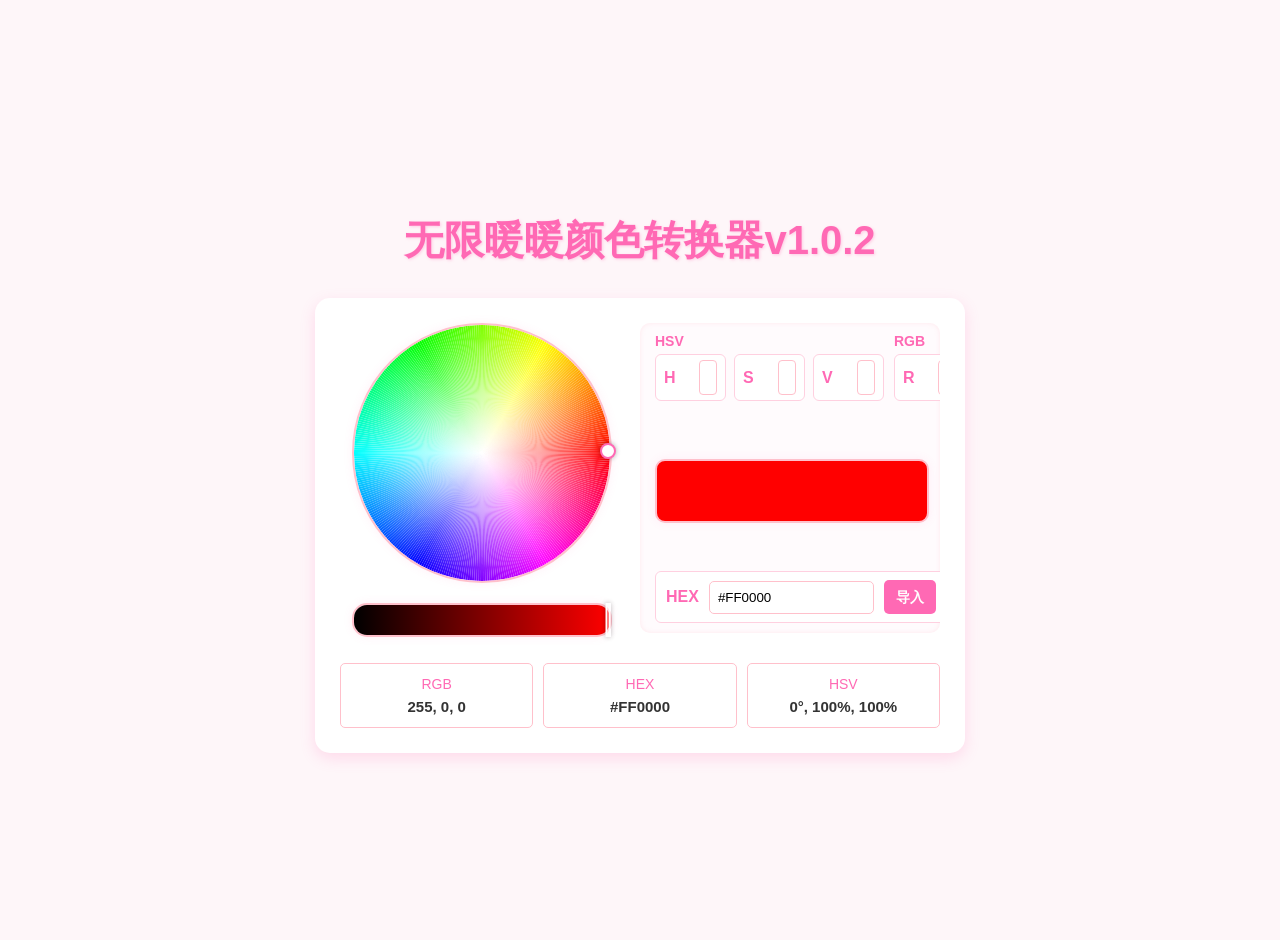
==== index.html @ 267732d4 "release" ====
<!DOCTYPE html>
<html lang="en">
<head>
    <meta charset="UTF-8">
    <meta name="viewport" content="width=device-width, initial-scale=1.0">
    <title>无限暖暖颜色转换器</title>
    <link rel="stylesheet" href="styles.css">
</head>
<body>
    <h1 class="page-title">无限暖暖颜色转换器v1.0.2</h1>
    <div class="color-picker-container">
        <div class="color-picker-content">
            <div class="color-wheel-container">
                <div class="color-wheel">
                    <canvas id="colorWheel" class="color-wheel-canvas" width="256" height="256"></canvas>
                    <div class="color-wheel-thumb" id="colorWheelThumb"></div>
                </div>
                
                <div class="value-slider horizontal">
                    <canvas id="valueSlider" class="value-slider-canvas" width="256" height="30"></canvas>
                    <div class="value-slider-thumb" id="valueSliderThumb"></div>
                </div>
            </div>
            
            <div class="controls">
                <div class="color-values">
                    <!-- HSV 分组 -->
                    <div class="color-model-group">
                      <h4>HSV</h4>
                      <div class="inputs-group">
                        <div class="color-value-group">
                          <label for="hue">H</label>
                          <input type="number" id="hue" min="0" max="360" step="1" value="0">
                        </div>
                        <div class="color-value-group">
                          <label for="saturation">S</label>
                          <input type="number" id="saturation" min="0" max="100" step="1" value="100">
                        </div>
                        <div class="color-value-group">
                          <label for="value">V</label>
                          <input type="number" id="value" min="0" max="100" step="1" value="100">
                        </div>
                      </div>
                    </div>
                    
                    <!-- RGB 分组 -->
                    <div class="color-model-group">
                      <h4>RGB</h4>
                      <div class="inputs-group">
                        <div class="color-value-group">
                          <label for="red">R</label>
                          <input type="number" id="red" min="0" max="255" step="1" value="255">
                        </div>
                        <div class="color-value-group">
                          <label for="green">G</label>
                          <input type="number" id="green" min="0" max="255" step="1" value="0">
                        </div>
                        <div class="color-value-group">
                          <label for="blue">B</label>
                          <input type="number" id="blue" min="0" max="255" step="1" value="0">
                        </div>
                      </div>
                    </div>
                  </div>
                  
                
                <div class="color-preview" id="colorPreview"></div>
                
                <div class="hex-value">
                    <label for="hex">HEX</label>
                    <input type="text" id="hex" value="#FF0000">
                    <button id="importHex" class="import-button">导入</button>
                </div>
            </div>
        </div>
        
        <div class="color-info">
            <div class="info-box" id="rgbInfo" data-copy-value="255,0,0">
                <div class="info-title">RGB</div>
                <div class="info-value">255, 0, 0</div>
            </div>
            <div class="info-box" id="hexInfo" data-copy-value="#FF0000">
                <div class="info-title">HEX</div>
                <div class="info-value">#FF0000</div>
            </div>
            <div class="info-box" id="hsvInfo" data-copy-value="0°, 100%, 100%">
                <div class="info-title">HSV</div>
                <div class="info-value">0°, 100%, 100%</div>
            </div>
        </div>
    </div>

    <script src="script.js"></script>
</body>
</html>
---- styles.css ----
body {
    font-family: 'Arial', sans-serif;
    display: flex;
    flex-direction: column;
    justify-content: center;
    align-items: center;
    min-height: 100vh;
    margin: 0;
    background-color: #fef6f9;
    padding: 20px;
}

.page-title {
    text-align: center;
    color: #ff69b4;
    margin-bottom: 30px;
    font-size: 2.5rem;
    text-shadow: 1px 1px 3px rgba(255, 105, 180, 0.3);
    font-weight: bold;
}

.color-picker-container {
    display: flex;
    background-color: white;
    padding: 25px;
    border-radius: 15px;
    box-shadow: 0 5px 15px rgba(255, 105, 180, 0.2);
    max-width: 600px;
    width: 100%;
    flex-direction: column;
    align-items: center;
}

.color-picker-content {
    display: flex;
    width: 100%;
    margin-bottom: 15px;
    align-items: stretch; /* 确保子元素高度拉伸一致 */
    justify-content: space-between; /* 均匀分布空间 */
}

.color-wheel {
    position: relative;
    width: 256px;
    height: 256px;
}

.color-wheel-container {
    display: flex;
    flex-direction: column;
    align-items: center;
    margin-right: 20px;
    width: 280px;
    min-width: 280px;
    box-sizing: border-box;
    /* 增加这部分 - 添加最小高度并调整布局 */
    justify-content: space-between; /* 自动分配空间 */
    height: 310px; /* 设置固定高度，使有足够空间 */
}

.color-wheel-canvas {
    border-radius: 50%;
    border: 2px solid #ffc0cb;
    box-shadow: 0 0 10px rgba(255, 105, 180, 0.1);
}

.color-wheel-thumb {
    position: absolute;
    width: 12px;
    height: 12px;
    background-color: white;
    border: 2px solid #ff69b4;
    border-radius: 50%;
    transform: translate(-50%, -50%);
    pointer-events: none;
    box-shadow: 0 0 5px rgba(0, 0, 0, 0.3);
}

.value-slider.horizontal {
    width: 256px;
    height: 30px;
    position: relative;
    margin-top: 0; /* 移除顶部边距 */
    margin-right: 0;
}

.value-slider.horizontal .value-slider-canvas {
    border: 2px solid #ffc0cb;
    border-radius: 15px;
    box-shadow: 0 0 10px rgba(255, 105, 180, 0.1);
    width: 100%;
    height: 100%;
}

.value-slider.horizontal .value-slider-thumb {
    position: absolute;
    height: 34px;
    width: 5px;
    background-color: transparent;
    border: 2px solid white;
    box-sizing: border-box;
    top: -2px;
    transform: translateX(-50%);
    pointer-events: none;
    box-shadow: 0 0 5px rgba(0, 0, 0, 0.3);
}

.controls {
    display: flex;
    flex-direction: column;
    justify-content: space-between; /* 保持 */
    flex: 1;
    width: calc(100% - 300px);
    min-width: 280px;
    overflow: hidden;
    padding: 10px 15px; /* 减少内边距 */
    background-color: #fffbfd;
    border-radius: 10px;
    box-shadow: inset 0 0 5px rgba(255, 192, 203, 0.3);
    height: 310px; /* 保持和色轮容器一样的高度 */
    box-sizing: border-box;
}

.color-values {
    display: grid;
    grid-template-columns: 1fr 1fr;
    gap: 10px; /* 减小间距 */
    margin-bottom: 15px; /* 减少底部边距 */
    width: 100%;
}

.color-value-group {
    display: flex;
    align-items: center;
    background-color: #fff;
    padding: 5px 8px; /* 减小内边距 */
    border-radius: 6px;
    border: 1px solid #ffd0e0;
    transition: all 0.2s ease;
}

.color-value-group:hover {
    border-color: #ff69b4; /* 悬停时边框颜色变化 */
    transform: translateY(-2px); /* 悬停时轻微上浮 */
    box-shadow: 0 3px 6px rgba(255, 105, 180, 0.15); /* 悬停时添加阴影 */
}

.color-value-group label {
    width: 25px; /* 增加宽度 */
    font-weight: bold;
    margin-right: 10px; /* 增加右边距 */
    color: #ff69b4;
    font-size: 16px; /* 增加字体大小 */
}

.color-value-group input {
    flex: 1;
    width: 100%;
    max-width: none; /* 移除最大宽度限制 */
    padding: 8px; /* 增加内边距 */
    font-size: 15px; /* 增加字体大小 */
    border: 1px solid #ffc0cb;
    border-radius: 4px;
    transition: all 0.2s ease;
}

.color-value-group input:focus {
    border-color: #ff69b4;
    box-shadow: 0 0 5px rgba(255, 105, 180, 0.3);
}

.color-preview {
    width: 100%;
    height: 60px; /* 减小高度 */
    border: 2px solid #ffc0cb;
    border-radius: 10px;
    margin-bottom: 15px; /* 减少底部边距 */
    box-shadow: 0 0 10px rgba(255, 105, 180, 0.1);
}


.hex-value {
    display: flex;
    align-items: center;
    margin-bottom: 0; /* 移除底部边距 */
    width: 100%;
    background-color: #fff;
    padding: 8px 10px; /* 减少内边距 */
    border-radius: 6px;
    border: 1px solid #ffd0e0;
}

.import-button {
    height: 34px;
    padding: 0 12px;
    margin-left: 10px;
    background-color: #ff69b4;
    color: white;
    border: none;
    border-radius: 5px;
    cursor: pointer;
    font-weight: bold;
    transition: background-color 0.2s;
    box-sizing: border-box;
    font-size: 14px;
    line-height: 1;
    display: flex;
    align-items: center;
    justify-content: center;
    white-space: nowrap;
}

.import-button:hover {
    background-color: #ff5ba7;
}

.color-info {
    width: 100%;
    display: flex;
    justify-content: space-between;
    gap: 10px;
    margin-top: 15px;
}

.info-box {
    flex: 1;
    padding: 12px 15px;
    background-color: #fff;
    border: 1px solid #ffc0cb;
    border-radius: 5px;
    text-align: center;
    cursor: pointer;
    transition: all 0.3s ease;
    position: relative;
    overflow: hidden;
}

.info-box:hover {
    transform: translateY(-3px);
    box-shadow: 0 4px 8px rgba(255, 105, 180, 0.2);
    background-color: #fff9fb;
}

.info-box:active {
    transform: translateY(-1px);
}

.info-title {
    font-size: 14px;
    color: #ff69b4;
    margin-bottom: 6px;
    font-weight: 500;
}

.info-value {
    font-size: 15px;
    color: #333;
    font-weight: 600;
}

.copy-tooltip {
    position: absolute;
    top: 0;
    left: 0;
    width: 100%;
    height: 100%;
    background-color: rgba(255, 105, 180, 0.9);
    color: white;
    display: flex;
    justify-content: center;
    align-items: center;
    font-weight: 500;
    font-size: 14px;
    opacity: 0;
    transform: translateY(100%);
    transition: all 0.3s ease;
    pointer-events: none;
}

.info-box.copied .copy-tooltip {
    opacity: 1;
    transform: translateY(0);
}

.hex-value label {
    font-weight: bold;
    margin-right: 10px;
    color: #ff69b4;
}

.hex-value input {
    flex-grow: 1;
    flex: 1;
    padding: 8px;
    border: 1px solid #ffc0cb;
    border-radius: 5px;
    outline: none;
    min-width: 0;
}

.hex-value input:focus {
    border-color: #ff69b4;
    box-shadow: 0 0 5px rgba(255, 105, 180, 0.3);
}

.color-model-group {
    margin-bottom: 10px;
  }
  
  .color-model-group h4 {
    margin: 0 0 5px 0;
    color: #ff69b4;
    font-size: 14px;
  }
  
  .inputs-group {
    display: grid;
    grid-template-columns: 1fr 1fr 1fr;
    gap: 8px;
  }
  
  @media (max-width: 480px) {
    .color-values {
      display: flex;
      flex-direction: column;
      gap: 15px;
    }
    
    .inputs-group {
      grid-template-columns: 1fr 1fr 1fr; /* 保持三列布局 */
    }
  }
  
/* 响应式布局调整 */
@media (max-width: 768px) {
    .color-picker-container {
        padding: 15px;
        max-width: 100%;
    }

    /* 改为垂直布局 */
    .color-picker-content {
        flex-direction: column;
        align-items: center;
    }
    
    /* 调整色轮容器 */
    .color-wheel-container {
        margin-right: 0;
        margin-bottom: 20px;
        width: 100%;
        max-width: 280px;
        height: auto; /* 移除固定高度 */
    }
    
    /* 调整控制区域 */
    .controls {
        width: 100%;
        max-width: 100%;
        height: auto; /* 移除固定高度 */
        margin-bottom: 15px;
    }
    
    /* 调整颜色信息框 */
    .color-info {
        flex-direction: column;
    }
    
    .info-box {
        margin-bottom: 8px;
    }

    /* 调整色轮和亮度滑块大小 */
    .color-wheel, .color-wheel-canvas {
        width: 100%;
        height: auto;
        aspect-ratio: 1/1; /* 保持正方形 */
    }
    
    .value-slider.horizontal {
        width: 100%;
        margin-top: 15px;
    }
    
    .value-slider.horizontal .value-slider-canvas {
        width: 100%;
    }
}

/* 更小屏幕的额外调整 */
@media (max-width: 480px) {
    .page-title {
        font-size: 1.8rem;
        margin-bottom: 15px;
    }

    .color-values {
        grid-template-columns: 1fr; /* 单列布局 */
    }
    
    .hex-value {
        flex-wrap: wrap;
    }
    
    .hex-value label {
        width: 100%;
        margin-bottom: 5px;
    }
    
    .import-button {
        margin-top: 8px;
        width: 100%;
        margin-left: 0;
    }
}

/* 为极小屏幕添加额外调整 */
@media (max-width: 350px) {
    body {
        padding: 10px;
    }
    
    .color-picker-container {
        padding: 10px;
    }
}
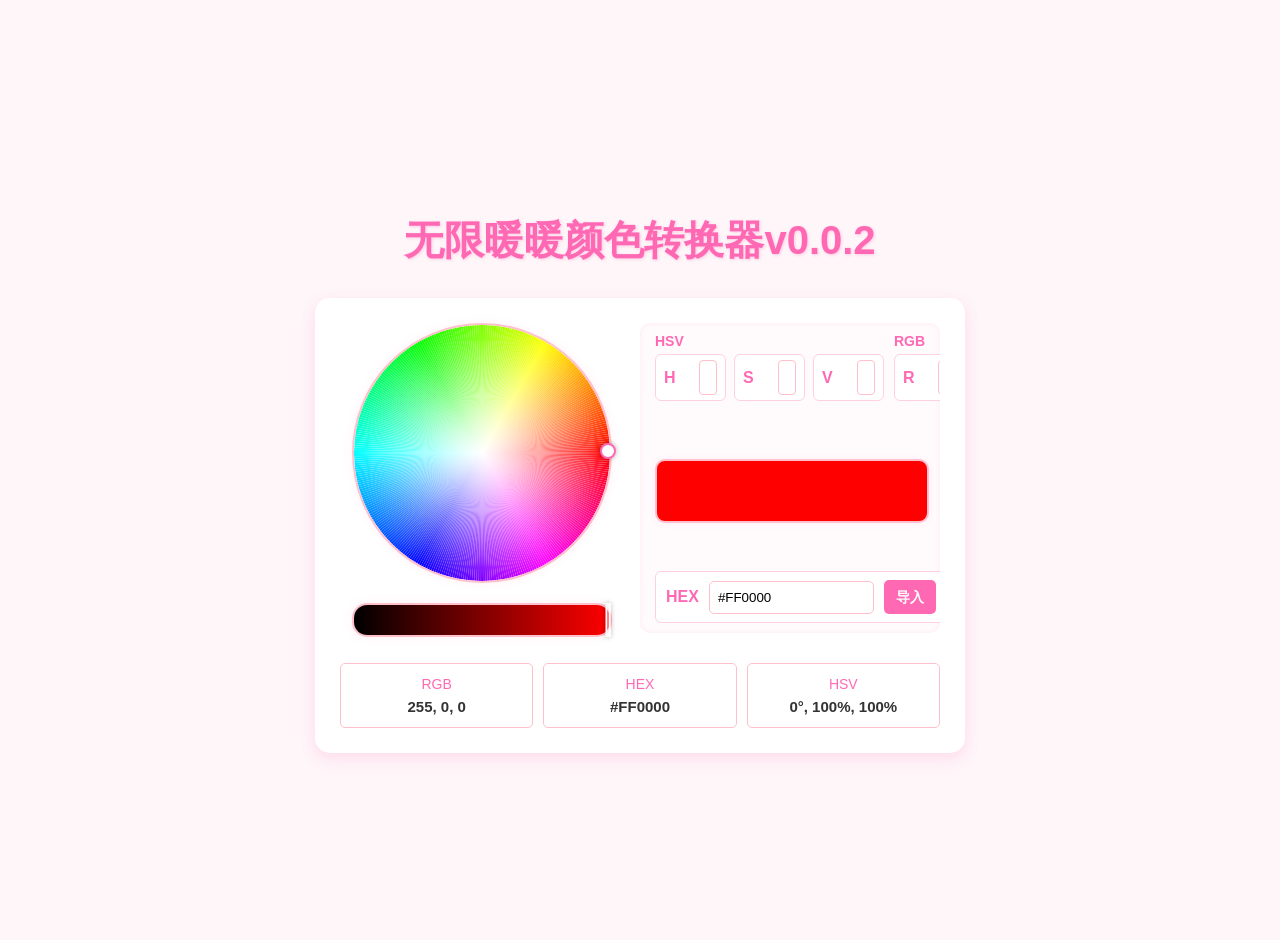
==== commit 67158689: "release" ====
--- a/index.html
+++ b/index.html
@@ -7,7 +7,7 @@
     <link rel="stylesheet" href="styles.css">
 </head>
 <body>
-    <h1 class="page-title">无限暖暖颜色转换器v1.0.2</h1>
+    <h1 class="page-title">无限暖暖颜色转换器v0.0.2</h1>
     <div class="color-picker-container">
         <div class="color-picker-content">
             <div class="color-wheel-container">
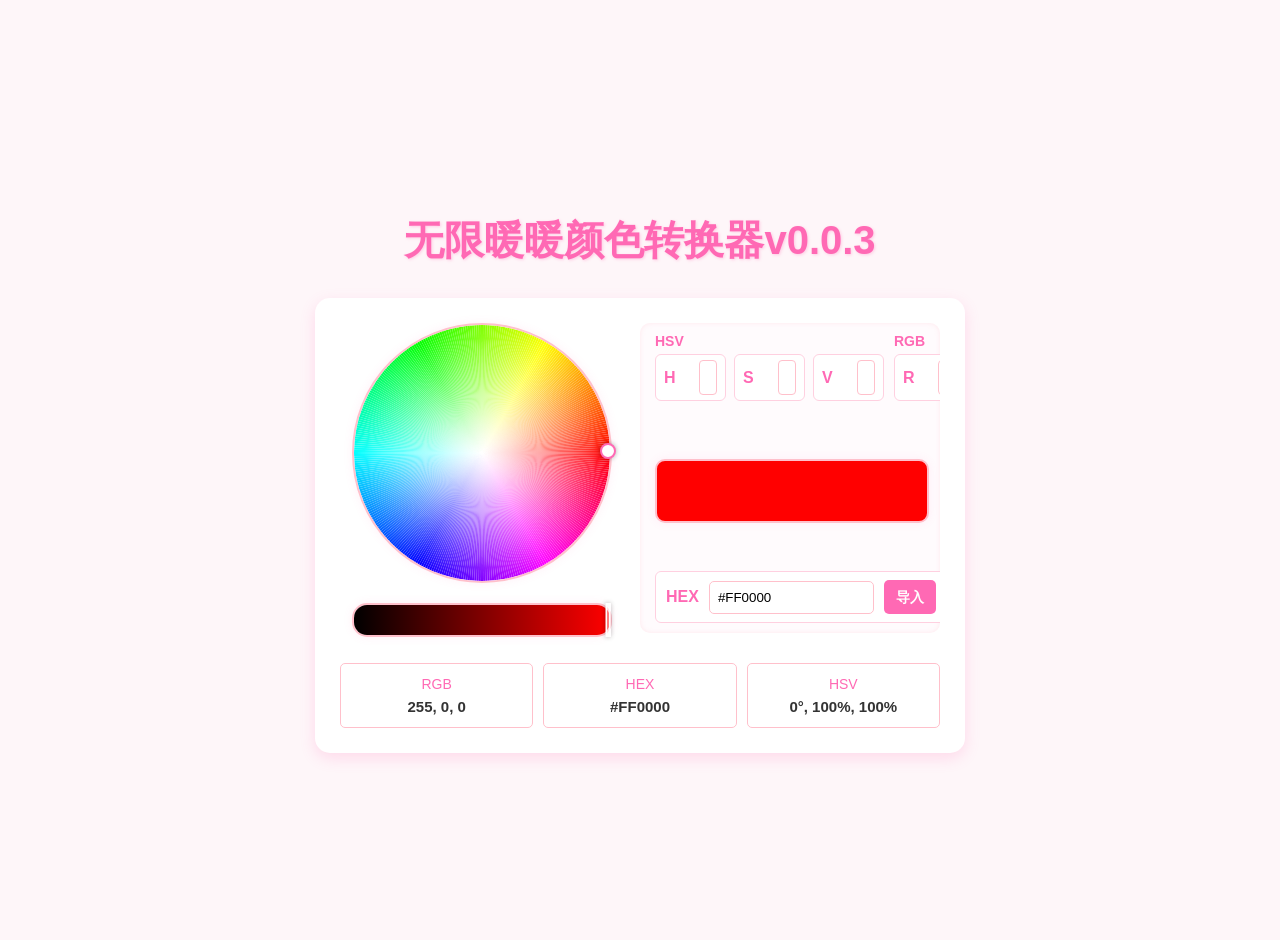
==== commit 361d4b0e: "release" ====
--- a/index.html
+++ b/index.html
@@ -7,7 +7,7 @@
     <link rel="stylesheet" href="styles.css">
 </head>
 <body>
-    <h1 class="page-title">无限暖暖颜色转换器v0.0.2</h1>
+    <h1 class="page-title">无限暖暖颜色转换器v0.0.3</h1>
     <div class="color-picker-container">
         <div class="color-picker-content">
             <div class="color-wheel-container">
--- a/styles.css
+++ b/styles.css
@@ -43,6 +43,19 @@
     position: relative;
     width: 256px;
     height: 256px;
+    transform: translateZ(0); /* 强制硬件加速 */
+}
+
+.color-wheel-thumb {
+    position: absolute;
+    width: 12px;
+    height: 12px;
+    transform: translate(-50%, -50%);
+    background-color: white;
+    border: 2px solid #ff69b4;
+    border-radius: 50%;
+    pointer-events: none;
+    box-shadow: 0 0 5px rgba(0, 0, 0, 0.3);
 }
 
 .color-wheel-container {
@@ -64,17 +77,6 @@
     box-shadow: 0 0 10px rgba(255, 105, 180, 0.1);
 }
 
-.color-wheel-thumb {
-    position: absolute;
-    width: 12px;
-    height: 12px;
-    background-color: white;
-    border: 2px solid #ff69b4;
-    border-radius: 50%;
-    transform: translate(-50%, -50%);
-    pointer-events: none;
-    box-shadow: 0 0 5px rgba(0, 0, 0, 0.3);
-}
 
 .value-slider.horizontal {
     width: 256px;
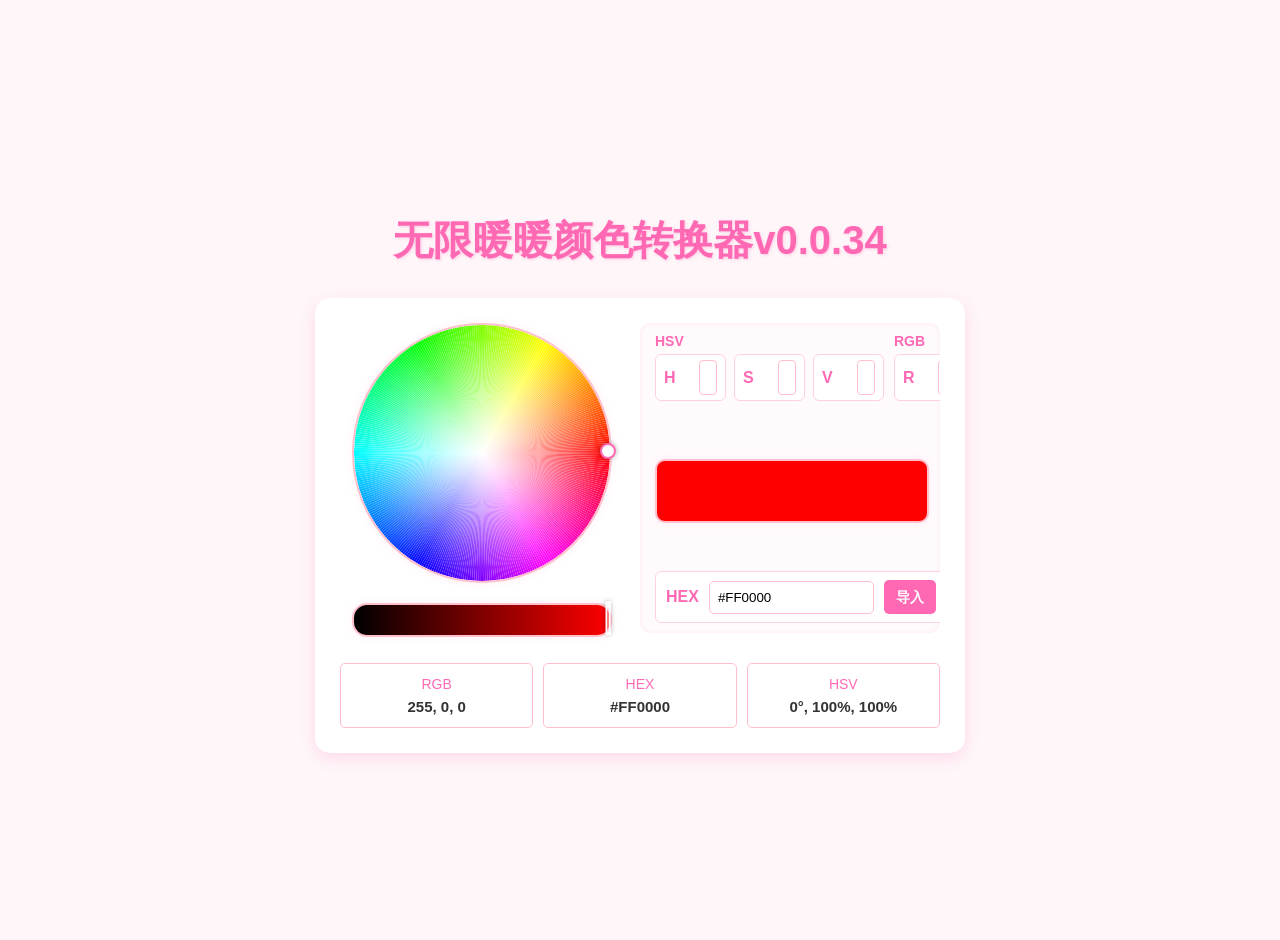
==== commit b59c3c0c: "release" ====
--- a/index.html
+++ b/index.html
@@ -7,7 +7,7 @@
     <link rel="stylesheet" href="styles.css">
 </head>
 <body>
-    <h1 class="page-title">无限暖暖颜色转换器v0.0.3</h1>
+    <h1 class="page-title">无限暖暖颜色转换器v0.0.34</h1>
     <div class="color-picker-container">
         <div class="color-picker-content">
             <div class="color-wheel-container">
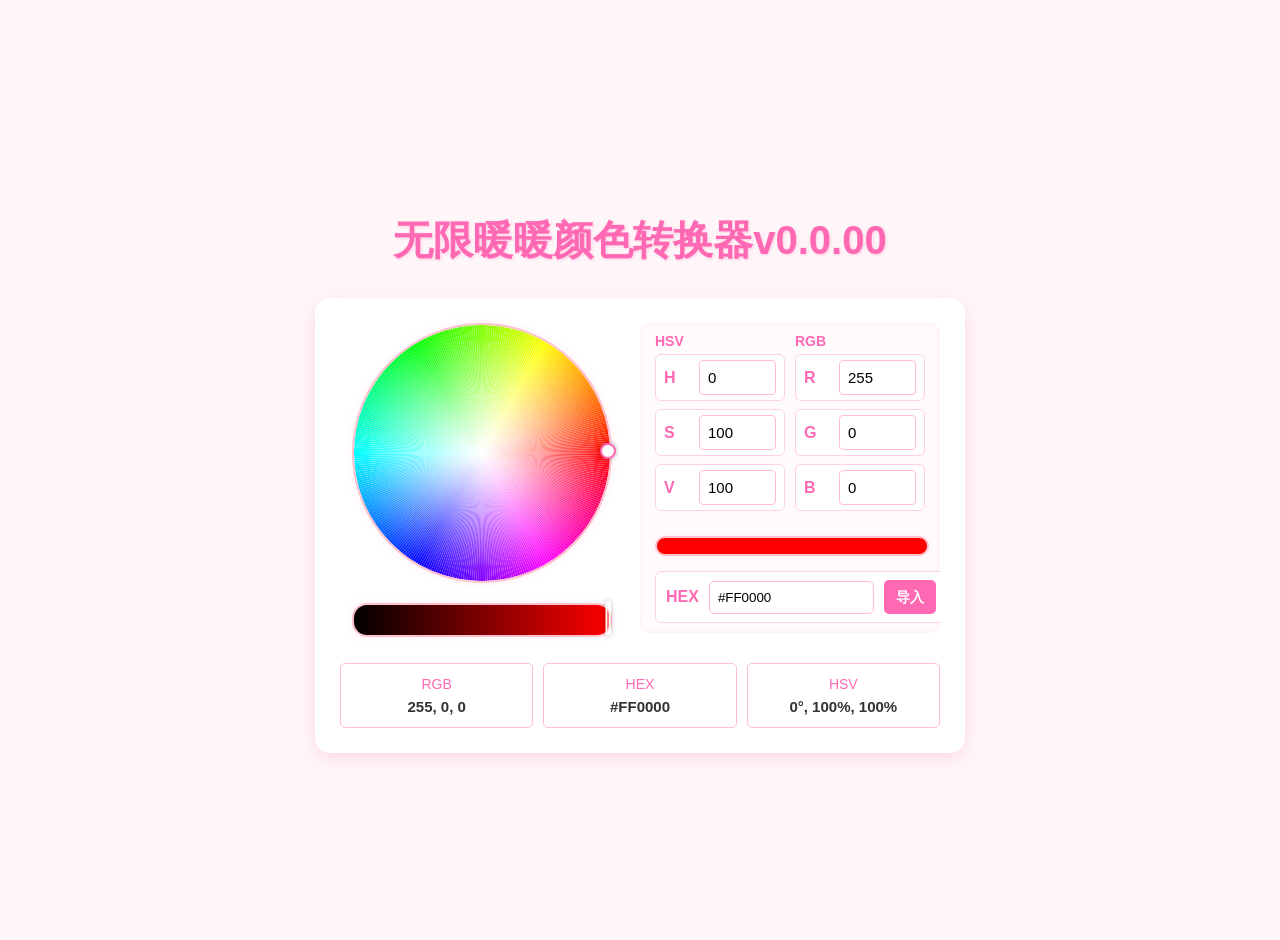
==== commit 13993a13: "release" ====
--- a/index.html
+++ b/index.html
@@ -7,7 +7,7 @@
     <link rel="stylesheet" href="styles.css">
 </head>
 <body>
-    <h1 class="page-title">无限暖暖颜色转换器v0.0.34</h1>
+    <h1 class="page-title">无限暖暖颜色转换器v0.0.00</h1>
     <div class="color-picker-container">
         <div class="color-picker-content">
             <div class="color-wheel-container">
--- a/styles.css
+++ b/styles.css
@@ -317,7 +317,7 @@
   
   .inputs-group {
     display: grid;
-    grid-template-columns: 1fr 1fr 1fr;
+    grid-template-columns: 1fr;
     gap: 8px;
   }
   
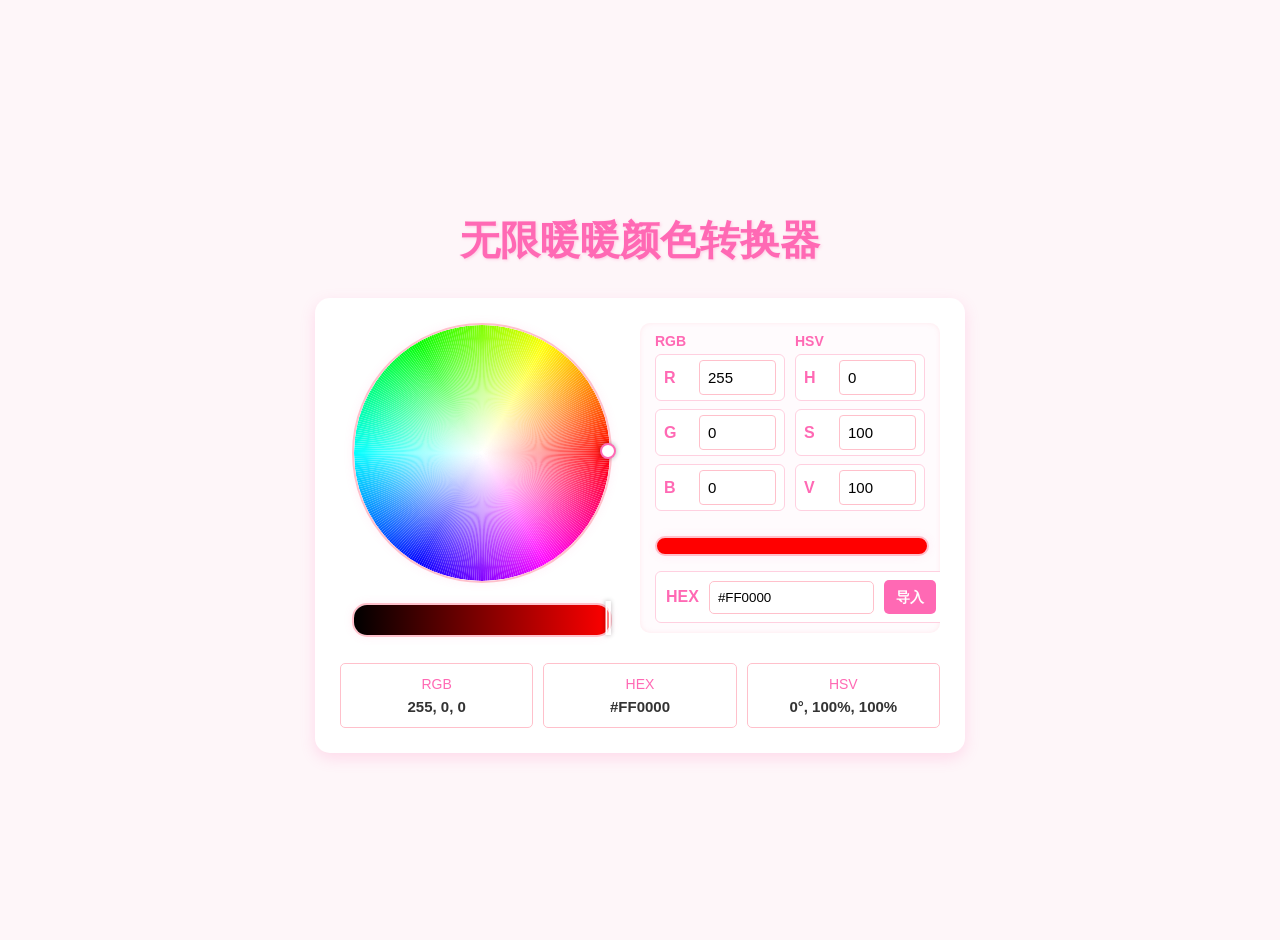
==== commit 01b93dad: "release" ====
--- a/index.html
+++ b/index.html
@@ -7,7 +7,7 @@
     <link rel="stylesheet" href="styles.css">
 </head>
 <body>
-    <h1 class="page-title">无限暖暖颜色转换器v0.0.00</h1>
+    <h1 class="page-title">无限暖暖颜色转换器</h1>
     <div class="color-picker-container">
         <div class="color-picker-content">
             <div class="color-wheel-container">
@@ -23,8 +23,28 @@
             </div>
             
             <div class="controls">
+
                 <div class="color-values">
-                    <!-- HSV 分组 -->
+                    <!-- RGB 分组 (现在在左侧) -->
+                    <div class="color-model-group">
+                      <h4>RGB</h4>
+                      <div class="inputs-group">
+                        <div class="color-value-group">
+                          <label for="red">R</label>
+                          <input type="number" id="red" min="0" max="255" step="1" value="255">
+                        </div>
+                        <div class="color-value-group">
+                          <label for="green">G</label>
+                          <input type="number" id="green" min="0" max="255" step="1" value="0">
+                        </div>
+                        <div class="color-value-group">
+                          <label for="blue">B</label>
+                          <input type="number" id="blue" min="0" max="255" step="1" value="0">
+                        </div>
+                      </div>
+                    </div>
+                    
+                    <!-- HSV 分组 (现在在右侧) -->
                     <div class="color-model-group">
                       <h4>HSV</h4>
                       <div class="inputs-group">
@@ -42,26 +62,8 @@
                         </div>
                       </div>
                     </div>
-                    
-                    <!-- RGB 分组 -->
-                    <div class="color-model-group">
-                      <h4>RGB</h4>
-                      <div class="inputs-group">
-                        <div class="color-value-group">
-                          <label for="red">R</label>
-                          <input type="number" id="red" min="0" max="255" step="1" value="255">
-                        </div>
-                        <div class="color-value-group">
-                          <label for="green">G</label>
-                          <input type="number" id="green" min="0" max="255" step="1" value="0">
-                        </div>
-                        <div class="color-value-group">
-                          <label for="blue">B</label>
-                          <input type="number" id="blue" min="0" max="255" step="1" value="0">
-                        </div>
-                      </div>
-                    </div>
                   </div>
+                  
                   
                 
                 <div class="color-preview" id="colorPreview"></div>
--- a/styles.css
+++ b/styles.css
@@ -329,7 +329,7 @@
     }
     
     .inputs-group {
-      grid-template-columns: 1fr 1fr 1fr; /* 保持三列布局 */
+      grid-template-columns: 1fr;
     }
   }
   
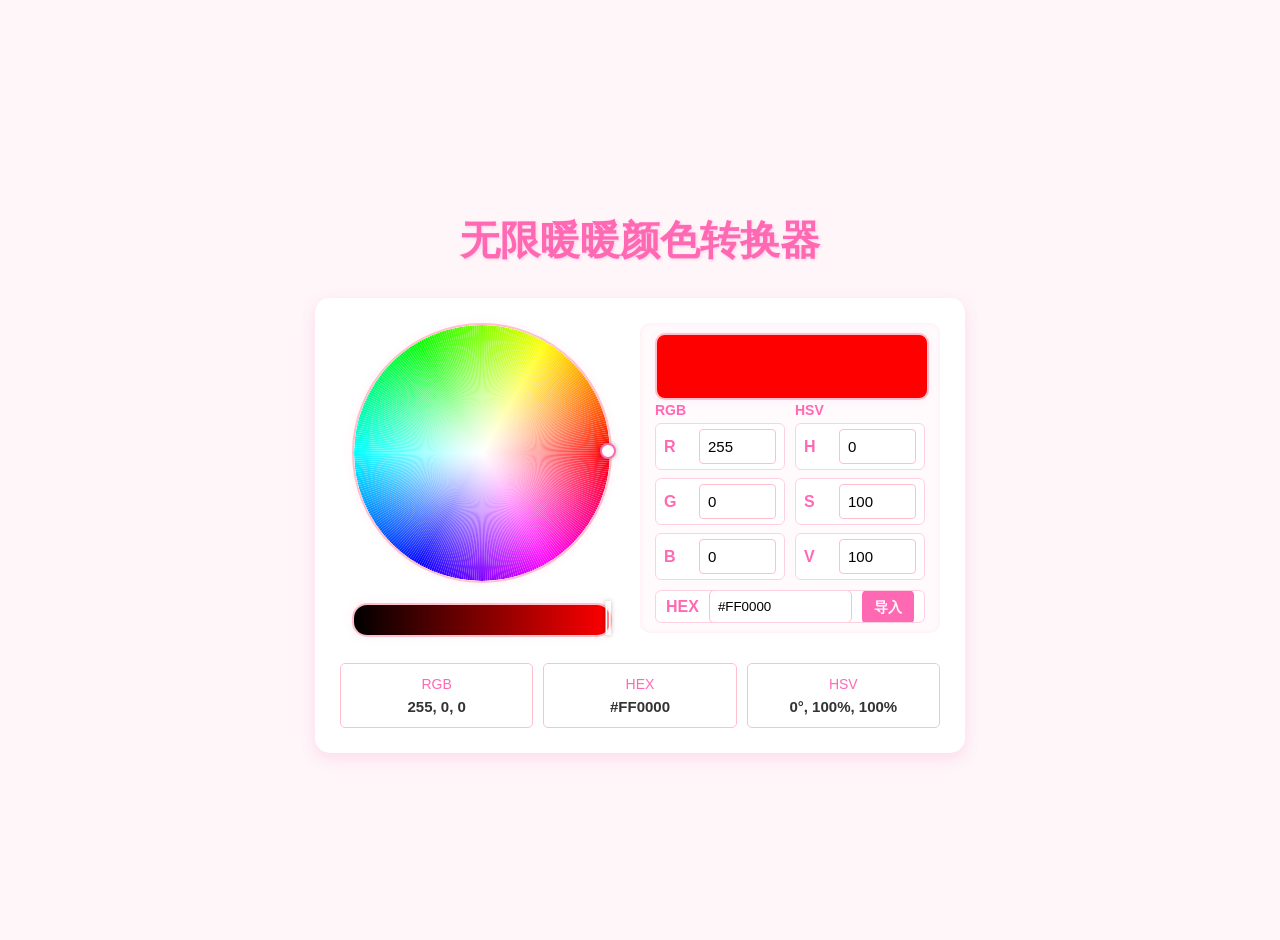
==== commit bd359651: "release" ====
--- a/index.html
+++ b/index.html
@@ -23,7 +23,7 @@
             </div>
             
             <div class="controls">
-
+                <div class="color-preview" id="colorPreview"></div>
                 <div class="color-values">
                     <!-- RGB 分组 (现在在左侧) -->
                     <div class="color-model-group">
@@ -62,12 +62,7 @@
                         </div>
                       </div>
                     </div>
-                  </div>
-                  
-                  
-                
-                <div class="color-preview" id="colorPreview"></div>
-                
+                  </div>                
                 <div class="hex-value">
                     <label for="hex">HEX</label>
                     <input type="text" id="hex" value="#FF0000">
--- a/styles.css
+++ b/styles.css
@@ -127,7 +127,7 @@
     display: grid;
     grid-template-columns: 1fr 1fr;
     gap: 10px; /* 减小间距 */
-    margin-bottom: 15px; /* 减少底部边距 */
+    margin-bottom: 0px; /* 减少底部边距 */
     width: 100%;
 }
 
@@ -173,24 +173,30 @@
 
 .color-preview {
     width: 100%;
-    height: 60px; /* 减小高度 */
+    height: 100px; /* 可以保留这个值 */
+    flex-grow: 1; /* 添加这一行，让它占据更多空间 */
     border: 2px solid #ffc0cb;
     border-radius: 10px;
-    margin-bottom: 15px; /* 减少底部边距 */
+    margin-bottom: 2px;
     box-shadow: 0 0 10px rgba(255, 105, 180, 0.1);
 }
 
 
+
 .hex-value {
     display: flex;
     align-items: center;
     margin-bottom: 0; /* 移除底部边距 */
-    width: 100%;
+    width: 100%; /* 确保占满父容器 */
+    max-width: 100%; /* 限制最大宽度 */
     background-color: #fff;
-    padding: 8px 10px; /* 减少内边距 */
+    padding: 5px 10px; /* 减少内边距 */
     border-radius: 6px;
     border: 1px solid #ffd0e0;
-}
+    box-sizing: border-box; /* 确保内边距不会影响宽度 */
+    overflow: hidden; /* 防止内容溢出 */
+}
+
 
 .import-button {
     height: 34px;
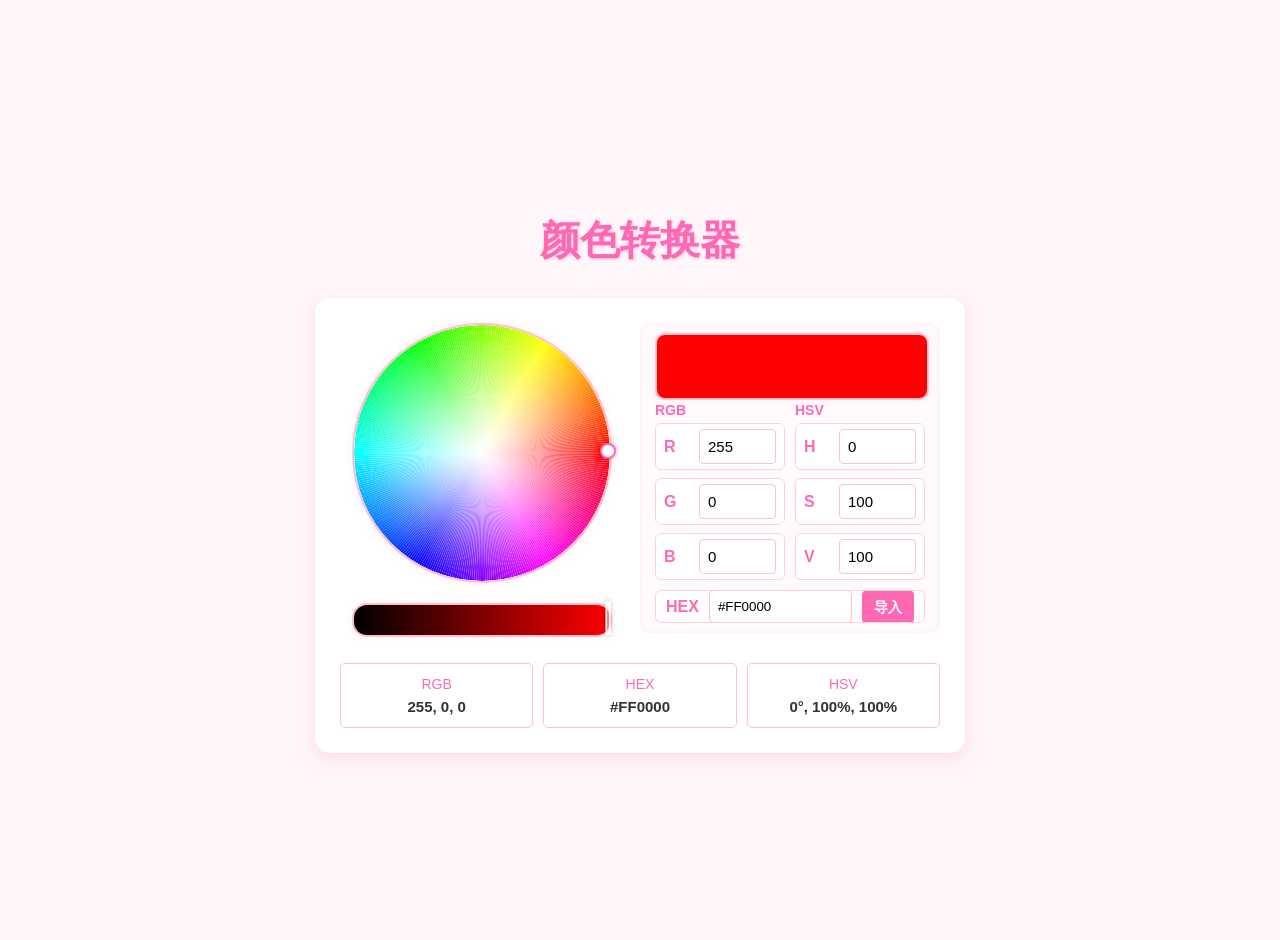
==== commit 82b0fb07: "release" ====
--- a/index.html
+++ b/index.html
@@ -7,7 +7,7 @@
     <link rel="stylesheet" href="styles.css">
 </head>
 <body>
-    <h1 class="page-title">无限暖暖颜色转换器</h1>
+    <h1 class="page-title">颜色转换器</h1>
     <div class="color-picker-container">
         <div class="color-picker-content">
             <div class="color-wheel-container">
